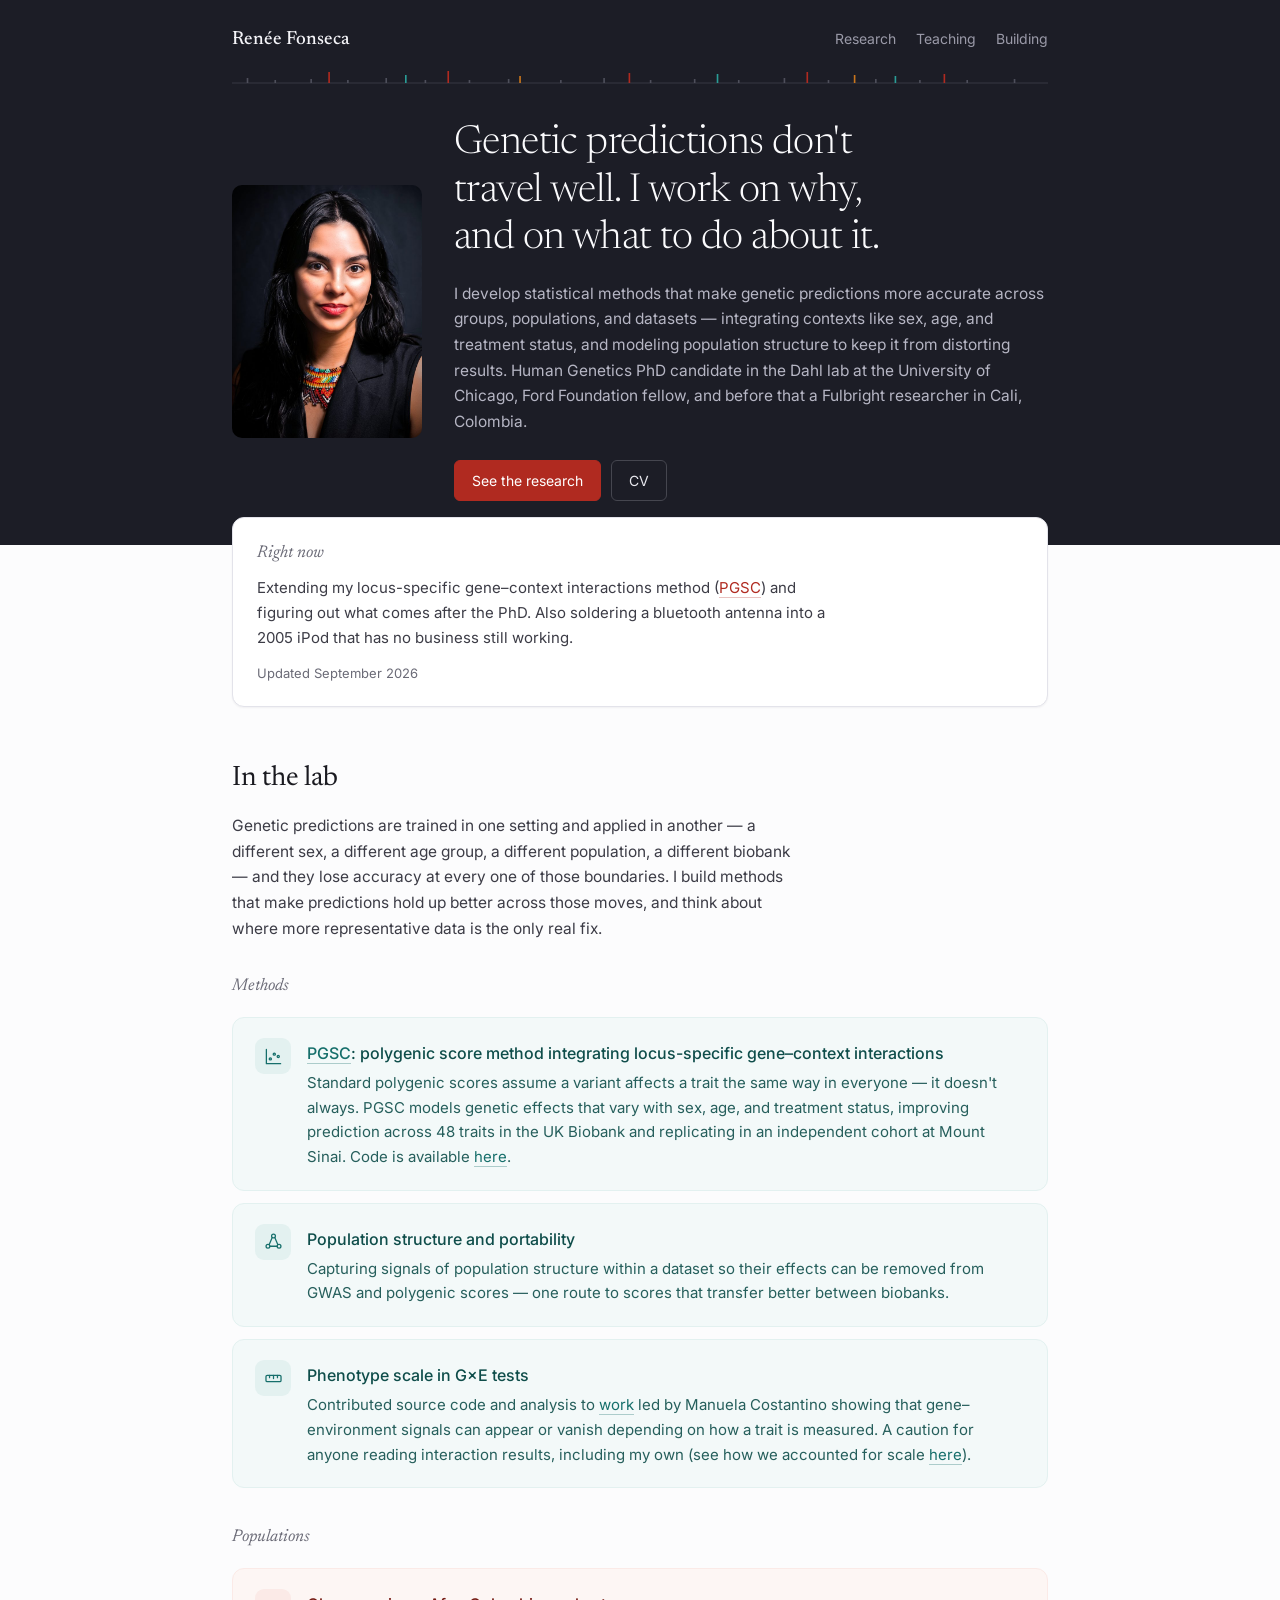
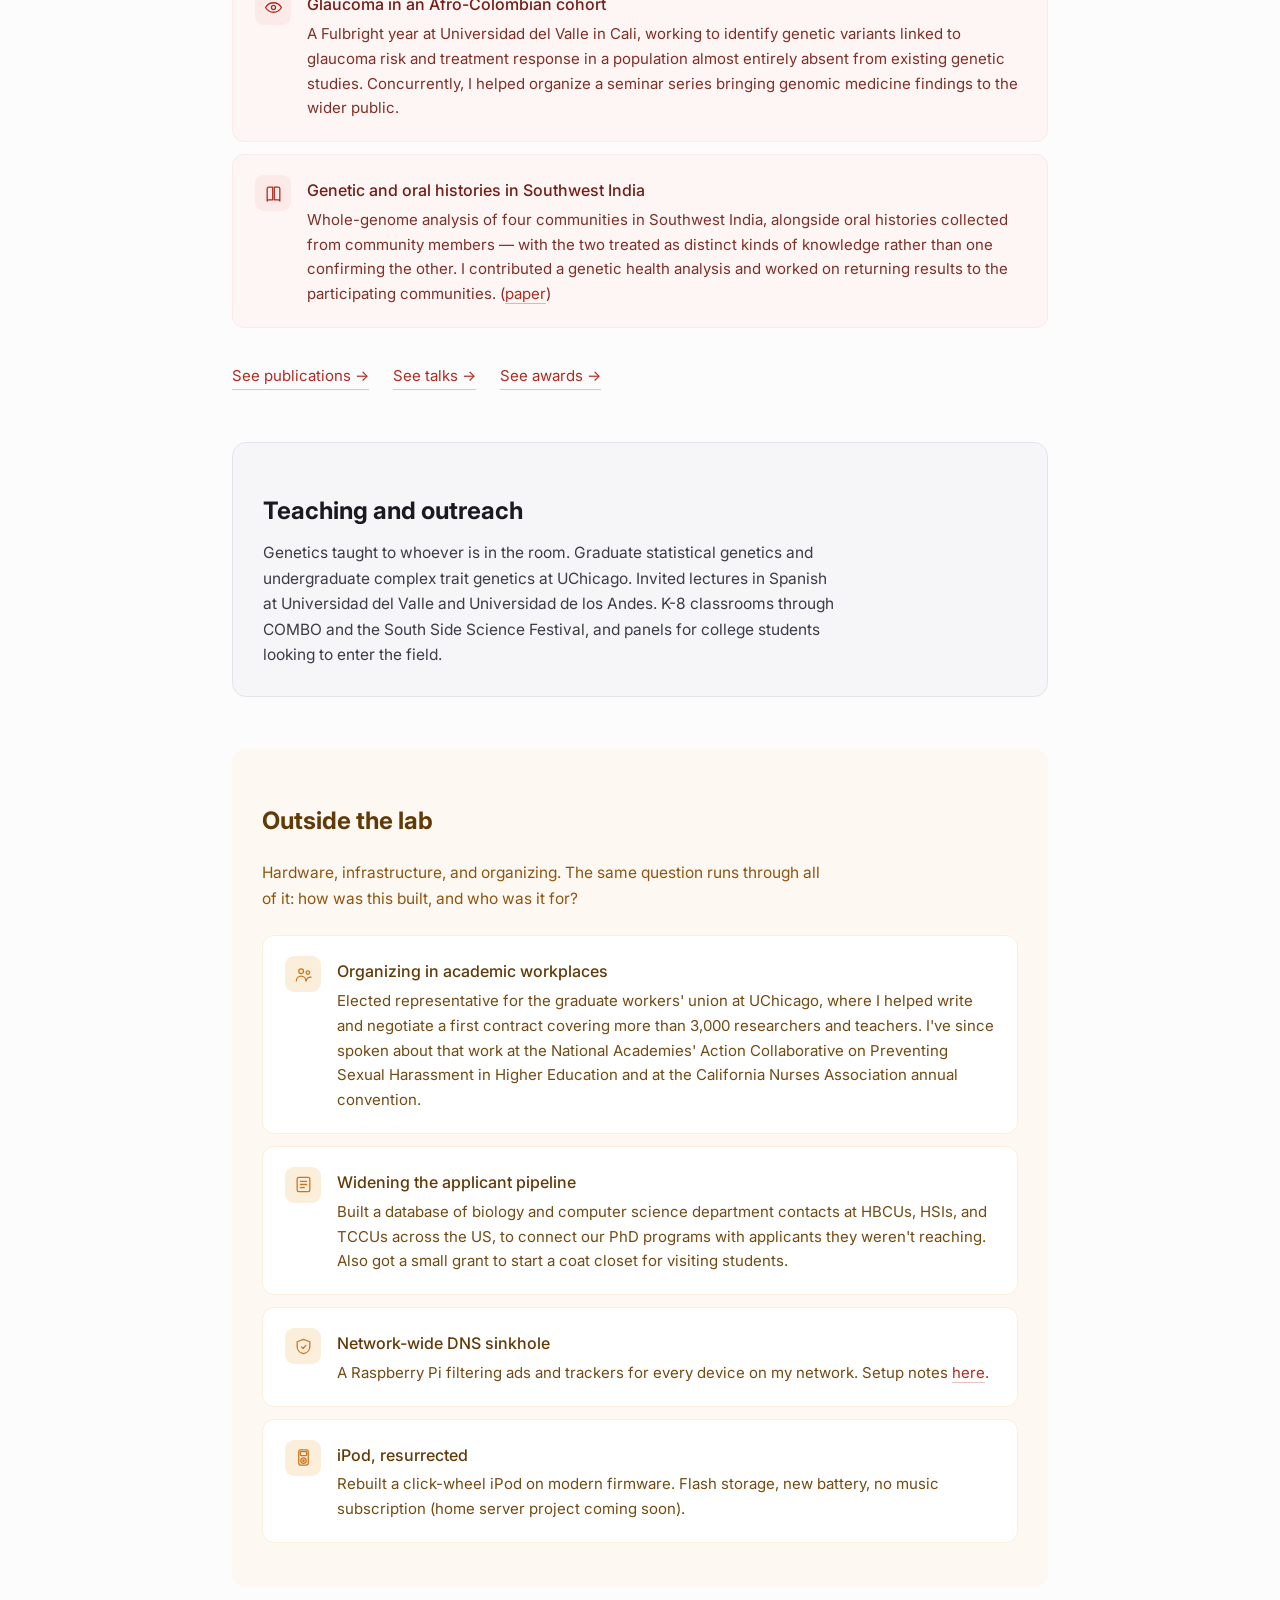
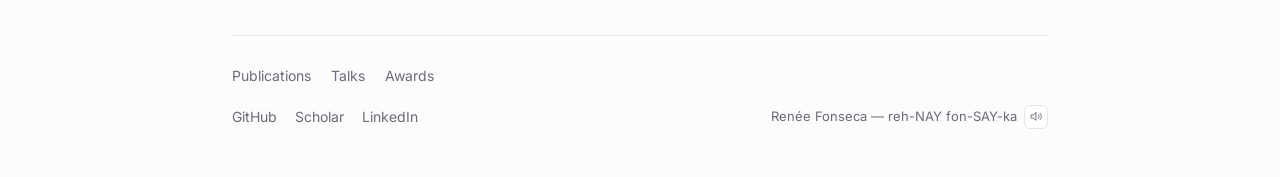
==== site/index.html @ bb2e0594 "Rebuild reneefonseca.com as a static site Replace the Hugo/Apero homepage with a hand-built static s" ====
<!DOCTYPE html>
<html lang="en">
<head>
<meta charset="utf-8">
<meta name="viewport" content="width=device-width, initial-scale=1">
<title>Renée Fonseca</title>
<meta name="description" content="Renée Fonseca develops statistical methods that make genetic predictions more accurate across groups, populations, and datasets. Human Genetics PhD candidate at the University of Chicago.">
<link rel="icon" href="img/favicon.png">
<link rel="preconnect" href="https://fonts.googleapis.com">
<link rel="preconnect" href="https://fonts.gstatic.com" crossorigin>
<link href="https://fonts.googleapis.com/css2?family=Newsreader:ital,opsz,wght@0,6..72,300;0,6..72,400;0,6..72,500;1,6..72,400&family=Inter:wght@400;500&display=swap" rel="stylesheet">
<link rel="stylesheet" href="style.css">
</head>
<body>

<div class="band">
  <div class="wrap">
    <div class="bar">
      <span class="name">Renée Fonseca</span>
      <nav>
        <a href="#lab">Research</a>
        <a href="#teaching">Teaching</a>
        <a href="#outside">Building</a>
      </nav>
    </div>
    <svg class="track" viewBox="0 0 1000 14" preserveAspectRatio="none" role="img" aria-label="Decorative genomic association track">
      <line x1="0" y1="12" x2="1000" y2="12" stroke="#3a3b46" stroke-width="1"/>
      <g fill="#4e4f5b">
        <rect x="18" y="7" width="2" height="5"/><rect x="52" y="9" width="2" height="3"/>
        <rect x="96" y="8" width="2" height="4"/><rect x="141" y="9" width="2" height="3"/>
        <rect x="188" y="7" width="2" height="5"/><rect x="236" y="9" width="2" height="3"/>
        <rect x="290" y="9" width="2" height="3"/><rect x="338" y="8" width="2" height="4"/>
        <rect x="402" y="9" width="2" height="3"/><rect x="455" y="7" width="2" height="5"/>
        <rect x="512" y="9" width="2" height="3"/><rect x="566" y="8" width="2" height="4"/>
        <rect x="620" y="9" width="2" height="3"/><rect x="676" y="7" width="2" height="5"/>
        <rect x="730" y="9" width="2" height="3"/><rect x="788" y="8" width="2" height="4"/>
        <rect x="842" y="9" width="2" height="3"/><rect x="900" y="9" width="2" height="3"/>
        <rect x="958" y="8" width="2" height="4"/>
      </g>
      <g fill="#b02a20">
        <rect x="118" y="1" width="2" height="11"/><rect x="264" y="0" width="2" height="12"/>
        <rect x="486" y="2" width="2" height="10"/><rect x="704" y="1" width="2" height="11"/>
        <rect x="872" y="3" width="2" height="9"/>
      </g>
      <g fill="#2a9c96">
        <rect x="212" y="4" width="2" height="8"/><rect x="594" y="3" width="2" height="9"/>
        <rect x="812" y="5" width="2" height="7"/>
      </g>
      <g fill="#c9761c">
        <rect x="352" y="5" width="2" height="7"/><rect x="762" y="4" width="2" height="8"/>
      </g>
    </svg>

    <div class="hero">
      <div class="portrait"><img src="img/renee.jpg" alt="Renée Fonseca, Human Genetics PhD candidate at the University of Chicago" width="660" height="880"></div>
      <div>
        <h1>Genetic predictions don't travel well. I work on why, and on what to do about it.</h1>
        <p>I develop statistical methods that make genetic predictions more accurate across groups, populations, and datasets — integrating contexts like sex, age, and treatment status, and modeling population structure to keep it from distorting results. Human Genetics PhD candidate in the Dahl lab at the University of Chicago, Ford Foundation fellow, and before that a Fulbright researcher in Cali, Colombia.</p>
        <div class="actions">
          <a class="btn solid" href="#lab">See the research</a>
          <a class="btn" href="cv/FonsecaReneeCV2026.pdf">CV</a>
        </div>
      </div>
    </div>
  </div>
</div>

<div class="wrap">

<div class="now">
  <h2>Right now</h2>
  <p class="measure">Extending my locus-specific gene–context interactions method (<a href="https://doi.org/10.64898/2026.08.26.746823">PGSC</a>) and figuring out what comes after the PhD. Also soldering a bluetooth antenna into a 2005 iPod that has no business still working.</p>
  <span class="stamp">Updated September 2026</span>
</div>

<section id="lab">
  <h2>In the lab</h2>
  <p class="lede measure">Genetic predictions are trained in one setting and applied in another — a different sex, a different age group, a different population, a different biobank — and they lose accuracy at every one of those boundaries. I build methods that make predictions hold up better across those moves, and think about where more representative data is the only real fix.</p>

  <p class="group">Methods</p>
  <div class="cards">
    <div class="card m">
      <div class="dot"><svg viewBox="0 0 24 24"><path d="M3 3v18h18"/><circle cx="8" cy="15" r="1.4"/><circle cx="13" cy="9" r="1.4"/><circle cx="18" cy="12" r="1.4"/></svg></div>
      <div>
        <h3><a href="https://doi.org/10.64898/2026.08.26.746823">PGSC</a>: polygenic score method integrating locus-specific gene–context interactions</h3>
        <p>Standard polygenic scores assume a variant affects a trait the same way in everyone — it doesn't always. PGSC models genetic effects that vary with sex, age, and treatment status, improving prediction across 48 traits in the UK Biobank and replicating in an independent cohort at Mount Sinai. Code is available <a href="https://github.com/reneemf/PGSC">here</a>.</p>
      </div>
    </div>
    <div class="card m">
      <div class="dot"><svg viewBox="0 0 24 24"><circle cx="12" cy="5" r="2.4"/><circle cx="5" cy="18" r="2.4"/><circle cx="19" cy="18" r="2.4"/><path d="M10.4 7 6.6 15.8M13.6 7l3.8 8.8M7.4 18h9.2"/></svg></div>
      <div>
        <h3>Population structure and portability</h3>
        <p>Capturing signals of population structure within a dataset so their effects can be removed from GWAS and polygenic scores — one route to scores that transfer better between biobanks.</p>
      </div>
    </div>
    <div class="card m">
      <div class="dot"><svg viewBox="0 0 24 24"><rect x="2.5" y="8" width="19" height="8" rx="1.6"/><path d="M7 8v3M12 8v4M17 8v3"/></svg></div>
      <div>
        <h3>Phenotype scale in G×E tests</h3>
        <p>Contributed source code and analysis to <a href="https://doi.org/10.64898/2026.01.20.694695">work</a> led by Manuela Costantino showing that gene–environment signals can appear or vanish depending on how a trait is measured. A caution for anyone reading interaction results, including my own (see how we accounted for scale <a href="https://doi.org/10.64898/2026.08.26.746823">here</a>).</p>
      </div>
    </div>
  </div>

  <p class="group">Populations</p>
  <div class="cards">
    <div class="card p">
      <div class="dot"><svg viewBox="0 0 24 24"><path d="M2 12s3.6-6 10-6 10 6 10 6-3.6 6-10 6-10-6-10-6Z"/><circle cx="12" cy="12" r="2.6"/></svg></div>
      <div>
        <h3>Glaucoma in an Afro-Colombian cohort</h3>
        <p>A Fulbright year at Universidad del Valle in Cali, working to identify genetic variants linked to glaucoma risk and treatment response in a population almost entirely absent from existing genetic studies. Concurrently, I helped organize a seminar series bringing genomic medicine findings to the wider public.</p>
      </div>
    </div>
    <div class="card p">
      <div class="dot"><svg viewBox="0 0 24 24"><path d="M4 5.5A2 2 0 0 1 6 4h5v16H6a2 2 0 0 0-2 1.5Z"/><path d="M20 5.5A2 2 0 0 0 18 4h-5v16h5a2 2 0 0 1 2 1.5Z"/></svg></div>
      <div>
        <h3>Genetic and oral histories in Southwest India</h3>
        <p>Whole-genome analysis of four communities in Southwest India, alongside oral histories collected from community members — with the two treated as distinct kinds of knowledge rather than one confirming the other. I contributed a genetic health analysis and worked on returning results to the participating communities. (<a href="https://doi.org/10.1016/j.xhgg.2024.100305">paper</a>)</p>
      </div>
    </div>
  </div>

  <p class="more"><a href="publications.html">See publications →</a> <a href="talks.html">See talks →</a> <a href="awards.html">See awards →</a></p>
</section>

<div class="teaching" id="teaching">
  <h2>Teaching and outreach</h2>
  <p class="measure">Genetics taught to whoever is in the room. Graduate statistical genetics and undergraduate complex trait genetics at UChicago. Invited lectures in Spanish at Universidad del Valle and Universidad de los Andes. K-8 classrooms through COMBO and the South Side Science Festival, and panels for college students looking to enter the field.</p>
</div>

<div class="outside" id="outside">
  <h2>Outside the lab</h2>
  <p class="lede measure">Hardware, infrastructure, and organizing. The same question runs through all of it: how was this built, and who was it for?</p>

  <div class="card o">
    <div class="dot"><svg viewBox="0 0 24 24"><circle cx="9" cy="8" r="3"/><path d="M3 20a6 6 0 0 1 12 0"/><circle cx="17.5" cy="9.5" r="2.2"/><path d="M15.5 20a5 5 0 0 1 6-4.6"/></svg></div>
    <div>
      <h3>Organizing in academic workplaces</h3>
      <p>Elected representative for the graduate workers' union at UChicago, where I helped write and negotiate a first contract covering more than 3,000 researchers and teachers. I've since spoken about that work at the National Academies' Action Collaborative on Preventing Sexual Harassment in Higher Education and at the California Nurses Association annual convention.</p>
    </div>
  </div>
  <div class="card o">
    <div class="dot"><svg viewBox="0 0 24 24"><rect x="4" y="3" width="16" height="18" rx="2"/><path d="M8 8h8M8 12h8M8 16h5"/></svg></div>
    <div>
      <h3>Widening the applicant pipeline</h3>
      <p>Built a database of biology and computer science department contacts at HBCUs, HSIs, and TCCUs across the US, to connect our PhD programs with applicants they weren't reaching. Also got a small grant to start a coat closet for visiting students.</p>
    </div>
  </div>
  <div class="card o">
    <div class="dot"><svg viewBox="0 0 24 24"><path d="M12 3 4 6v6c0 4.4 3.2 8.2 8 9 4.8-.8 8-4.6 8-9V6Z"/><path d="M9.5 12.5 11.5 14.5 15 10.5"/></svg></div>
    <div>
      <h3>Network-wide DNS sinkhole</h3>
      <p>A Raspberry Pi filtering ads and trackers for every device on my network. Setup notes <a href="https://github.com/pi-hole/pi-hole">here</a>.</p>
    </div>
  </div>
  <div class="card o">
    <div class="dot"><svg viewBox="0 0 24 24"><rect x="6" y="2.5" width="12" height="19" rx="2.4"/><rect x="8" y="4.5" width="8" height="5" rx="1"/><circle cx="12" cy="16" r="3.4"/><circle cx="12" cy="16" r=".9"/></svg></div>
    <div>
      <h3>iPod, resurrected</h3>
      <p>Rebuilt a click-wheel iPod on modern firmware. Flash storage, new battery, no music subscription (home server project coming soon).</p>
    </div>
  </div>
</div>

<footer id="about">
  <nav class="foot-nav">
    <a href="publications.html">Publications</a>
    <a href="talks.html">Talks</a>
    <a href="awards.html">Awards</a>
  </nav>
  <div class="foot-row">
    <div class="links">
      <a href="https://github.com/reneemf">GitHub</a>
      <a href="https://scholar.google.com/citations?user=4W6-0qoAAAAJ&hl=en">Scholar</a>
      <a href="https://www.linkedin.com/in/reneefonseca/">LinkedIn</a>
    </div>
    <span class="say">Renée Fonseca — reh-NAY fon-SAY-ka
      <button type="button" class="say-play" aria-label="Play name pronunciation" onclick="document.getElementById('namesay').play()">
        <svg viewBox="0 0 24 24"><path d="M11 5 6 9H2v6h4l5 4V5Z"/><path d="M15.5 8.5a5 5 0 0 1 0 7"/><path d="M18.5 6a9 9 0 0 1 0 12"/></svg>
      </button>
      <audio id="namesay" src="audio/renee-name.m4a" preload="none"></audio>
    </span>
  </div>
</footer>

</div>
</body>
</html>
---- site/style.css ----
:root{
  --night:#1c1d26;
  --night-2:#24252e;
  --ink:#1a1a20;
  --body:#3c3c46;
  --muted:#6b6b77;
  --paper:#fcfcfd;
  --rule:#e3e3ea;

  --red:#b02a20;
  --red-pale:#fbeae7;
  --red-tint:#fdf6f4;

  --teal:#166f6b;
  --teal-pale:#e3f1f0;
  --teal-tint:#f3f9f9;

  --amber:#8f5510;
  --amber-mid:#c9761c;
  --amber-pale:#fbeedb;
  --amber-tint:#fdf9f2;
}
*{box-sizing:border-box}
html{-webkit-text-size-adjust:100%;scroll-behavior:smooth}
body{margin:0;background:var(--paper);color:var(--body);font-family:Inter,system-ui,sans-serif;font-size:16px;line-height:1.65}
a{color:var(--red);text-decoration:none;border-bottom:1px solid rgba(176,42,32,.28)}
a:hover{border-bottom-color:var(--red)}
a:focus-visible{outline:2px solid var(--red);outline-offset:3px;border-radius:2px}
h1,h2,h3{color:var(--ink)}
.wrap{max-width:54rem;margin:0 auto;padding:0 1.5rem}
.measure{max-width:36rem}

/* dark hero band, pulled from the portrait's own studio background */
.band{background:var(--night);color:#e9e9ef}
.band .wrap{padding-top:1.5rem;padding-bottom:2.75rem}
.band.slim .wrap{padding-bottom:1.5rem}
.bar{display:flex;justify-content:space-between;align-items:baseline;gap:1rem 1.5rem;flex-wrap:wrap;padding-bottom:1rem}
.band.slim .bar{padding-bottom:0}
.name{font-family:Newsreader,serif;font-size:1.1875rem;font-weight:500;color:#f4f4f8}
a.name{border-bottom:none}
a.name:hover{color:#fff}
nav{display:flex;gap:1.25rem;font-size:.875rem;flex-wrap:wrap}
nav a{color:#9a9aa8;border-bottom:none}
nav a:hover{color:#fff}
nav a[aria-current="page"]{color:#f4f4f8}
.track{display:block;width:100%;height:14px;margin-bottom:2.25rem}

.hero{display:flex;gap:2rem;align-items:center}
.portrait{width:190px;flex-shrink:0;border-radius:10px;overflow:hidden;line-height:0}
.portrait img{width:100%;height:auto;display:block}
.hero h1{font-family:Newsreader,serif;font-weight:300;font-size:clamp(1.8rem,4.4vw,2.5rem);line-height:1.18;letter-spacing:-.015em;margin:0 0 1.125rem;color:#fbfbfd;max-width:20ch}
.hero p{margin:0;color:#b6b6c4;font-size:.9688rem}
.actions{display:flex;gap:.625rem;flex-wrap:wrap;margin-top:1.625rem}
.btn{font-size:.875rem;padding:.5rem 1.0625rem;border-radius:6px;border:1px solid #45464f;color:#e9e9ef;background:transparent}
.btn:hover{background:#2c2d37;border-color:#5c5d68}
.btn.solid{background:var(--red);color:#fff;border-color:var(--red)}
.btn.solid:hover{background:#96231a}

/* now */
.now{background:#fff;border:1px solid var(--rule);border-radius:12px;padding:1.375rem 1.5rem;margin:-1.75rem 0 3rem;box-shadow:0 1px 2px rgba(28,29,38,.05)}
.now h2{font-family:Newsreader,serif;font-style:italic;font-weight:400;font-size:1.0625rem;color:var(--muted);margin:0 0 .5rem}
.now p{margin:0;font-size:.9375rem}
.stamp{display:block;margin-top:.75rem;font-size:.8125rem;color:var(--muted)}

section{padding:0 0 3.25rem}
section > h2{font-family:Newsreader,serif;font-weight:400;font-size:1.75rem;letter-spacing:-.01em;margin:0 0 .75rem}
.lede{margin:0 0 2rem;font-size:.9688rem}
.group{font-family:Newsreader,serif;font-style:italic;font-weight:400;font-size:1.0625rem;color:var(--muted);margin:0 0 1rem}
.cards{margin-bottom:2.25rem}

.card{border-radius:12px;padding:1.25rem 1.375rem;margin-bottom:.75rem;display:flex;gap:1rem;align-items:flex-start}
.dot{width:36px;height:36px;border-radius:9px;flex-shrink:0;display:flex;align-items:center;justify-content:center}
.dot svg{width:19px;height:19px;stroke-width:1.6;fill:none;stroke-linecap:round;stroke-linejoin:round}
.card h3{font-size:1rem;font-weight:500;margin:.25rem 0 .4rem;line-height:1.4}
.card p{margin:0;font-size:.9375rem}

.m{background:var(--teal-tint);border:1px solid var(--teal-pale)}
.m .dot{background:var(--teal-pale)} .m .dot svg{stroke:var(--teal)}
.m h3{color:#0e4d4a} .m p{color:#265f5c}
.m a{color:var(--teal);border-bottom-color:rgba(22,111,107,.32)}

.p{background:var(--red-tint);border:1px solid var(--red-pale)}
.p .dot{background:var(--red-pale)} .p .dot svg{stroke:var(--red)}
.p h3{color:#761d16} .p p{color:#7f2f26}
.p a{color:var(--red);border-bottom-color:rgba(176,42,32,.32)}

.o{background:#fff;border:1px solid var(--amber-pale)}
.o .dot{background:var(--amber-pale)} .o .dot svg{stroke:var(--amber-mid)}
.o h3{color:#623a08} .o p{color:#734a13}

.teaching{background:#f6f5f8;border:1px solid var(--rule);border-radius:14px;padding:1.75rem 1.875rem;margin-bottom:3.25rem}
.teaching h2{margin-bottom:.625rem}
.teaching p{margin:0;font-size:.9688rem}

.outside{background:var(--amber-tint);border-radius:14px;padding:2rem 1.875rem;margin-bottom:3rem}
.outside h2{color:#623a08}
.outside .lede{color:var(--amber);margin-bottom:1.5rem}

/* sub-page header (below the slim dark band) */
.page-head{padding:2.75rem 0 1.75rem;border-bottom:1px solid var(--rule);margin-bottom:2rem}
.page-head h1{font-family:Newsreader,serif;font-weight:300;font-size:clamp(1.9rem,4vw,2.6rem);line-height:1.12;letter-spacing:-.015em;margin:0 0 .625rem;color:var(--ink)}
.page-head p{margin:0;font-size:.9688rem;color:var(--body)}
.page-body{padding-bottom:1.5rem}
h2.section-label{font-family:Newsreader,serif;font-style:italic;font-weight:400;font-size:1.0625rem;color:var(--muted);margin:2.5rem 0 1rem}

/* record list (publications / talks / awards) */
.reclist{margin:0;padding:0;list-style:none}
.rec{display:grid;grid-template-columns:5rem 1fr;gap:1rem;padding:1.15rem 0;border-bottom:1px solid var(--rule)}
.rec:last-child{border-bottom:0}
.rec-year{font-size:.8125rem;color:var(--muted);padding-top:.2rem;white-space:nowrap}
.rec-title{margin:0 0 .3rem;font-size:1rem;font-weight:400;line-height:1.4;color:var(--ink)}
.rec-title a{color:var(--ink);border-bottom:1px solid var(--rule)}
.rec-title a:hover{border-bottom-color:var(--red)}
.rec-authors{margin:0 0 .2rem;font-size:.9063rem;color:var(--muted);line-height:1.5}
.rec-authors .me{color:var(--ink)}
.rec-meta{margin:0;font-size:.875rem;color:var(--muted)}
.rec-meta em{font-style:italic}
.tag{display:inline-block;font-size:.75rem;color:var(--muted);border:1px solid var(--rule);border-radius:20px;padding:.02rem .5rem;margin-left:.35rem;white-space:nowrap;vertical-align:baseline}

footer{border-top:1px solid var(--rule);padding:1.75rem 0 3rem}
.foot-row{display:flex;justify-content:space-between;align-items:center;gap:1rem;flex-wrap:wrap}
.links{display:flex;gap:1.125rem;font-size:.875rem}
.links a{color:var(--muted);border-bottom:none}
.links a:hover{color:var(--ink)}
.foot-nav{display:flex;gap:1.25rem;flex-wrap:wrap;font-size:.875rem;margin-bottom:1.1rem}
.foot-nav a{color:var(--muted);border-bottom:none}
.foot-nav a:hover{color:var(--ink)}
.foot-nav a[aria-current="page"]{color:var(--ink)}
/* contextual "see all" links at the end of a homepage section */
.more{margin:.75rem 0 0;font-size:.9375rem;display:flex;gap:1.5rem;flex-wrap:wrap}
.say{font-size:.8125rem;color:var(--muted);display:inline-flex;align-items:center}
.say-play{display:inline-flex;align-items:center;justify-content:center;width:24px;height:24px;margin-left:.45rem;padding:0;border:1px solid var(--rule);border-radius:6px;background:#fff;color:var(--muted);cursor:pointer}
.say-play:hover{color:var(--ink);border-color:var(--muted)}
.say-play:focus-visible{outline:2px solid var(--red);outline-offset:3px}
.say-play svg{width:13px;height:13px;fill:none;stroke:currentColor;stroke-width:1.7;stroke-linecap:round;stroke-linejoin:round}

@media (max-width:680px){
  .hero{flex-direction:column;align-items:flex-start;gap:1.5rem}
  .portrait{width:150px}
  .band .wrap{padding-bottom:2.25rem}
  .band.slim .wrap{padding-bottom:1.5rem}
  .outside,.teaching{padding:1.5rem 1.25rem}
  .card{padding:1.125rem}
  .rec{grid-template-columns:1fr;gap:.2rem}
  .rec-year{padding-top:0}
}
@media (prefers-reduced-motion:reduce){*{animation:none!important;transition:none!important}}
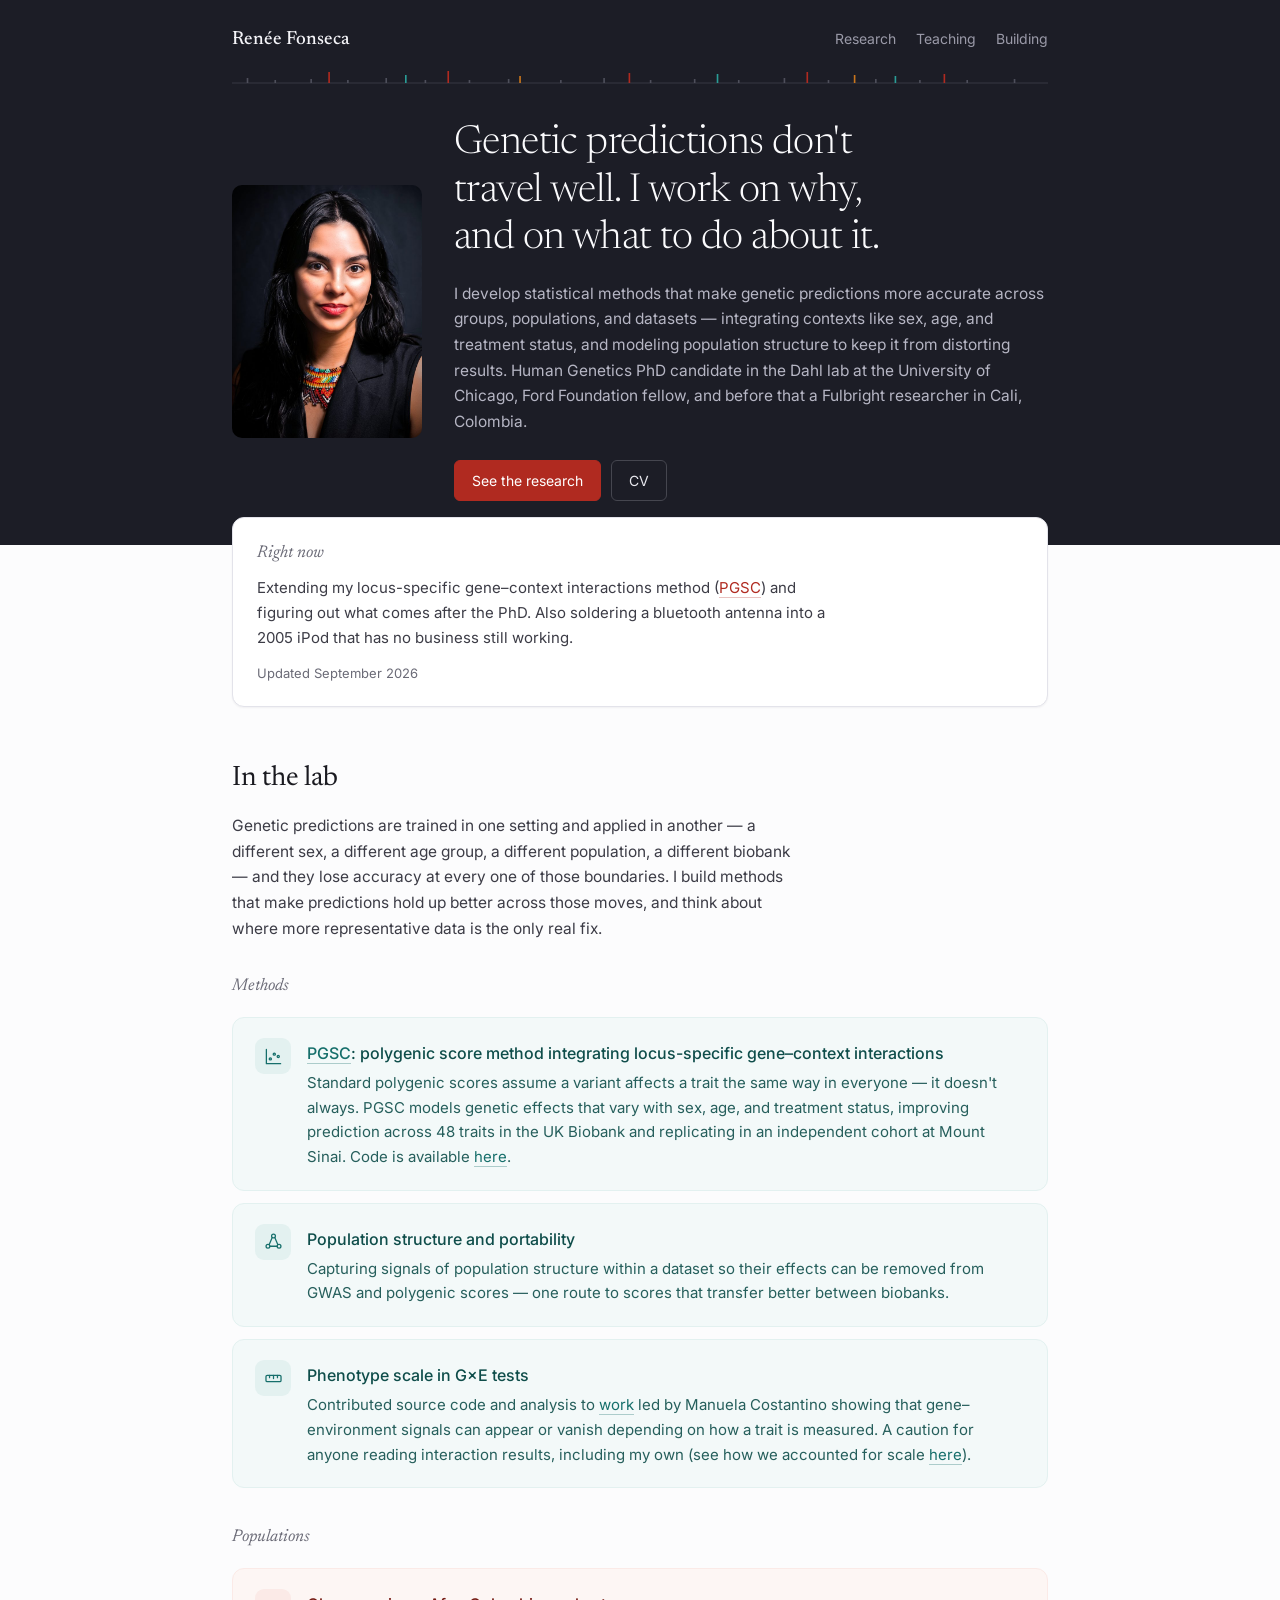
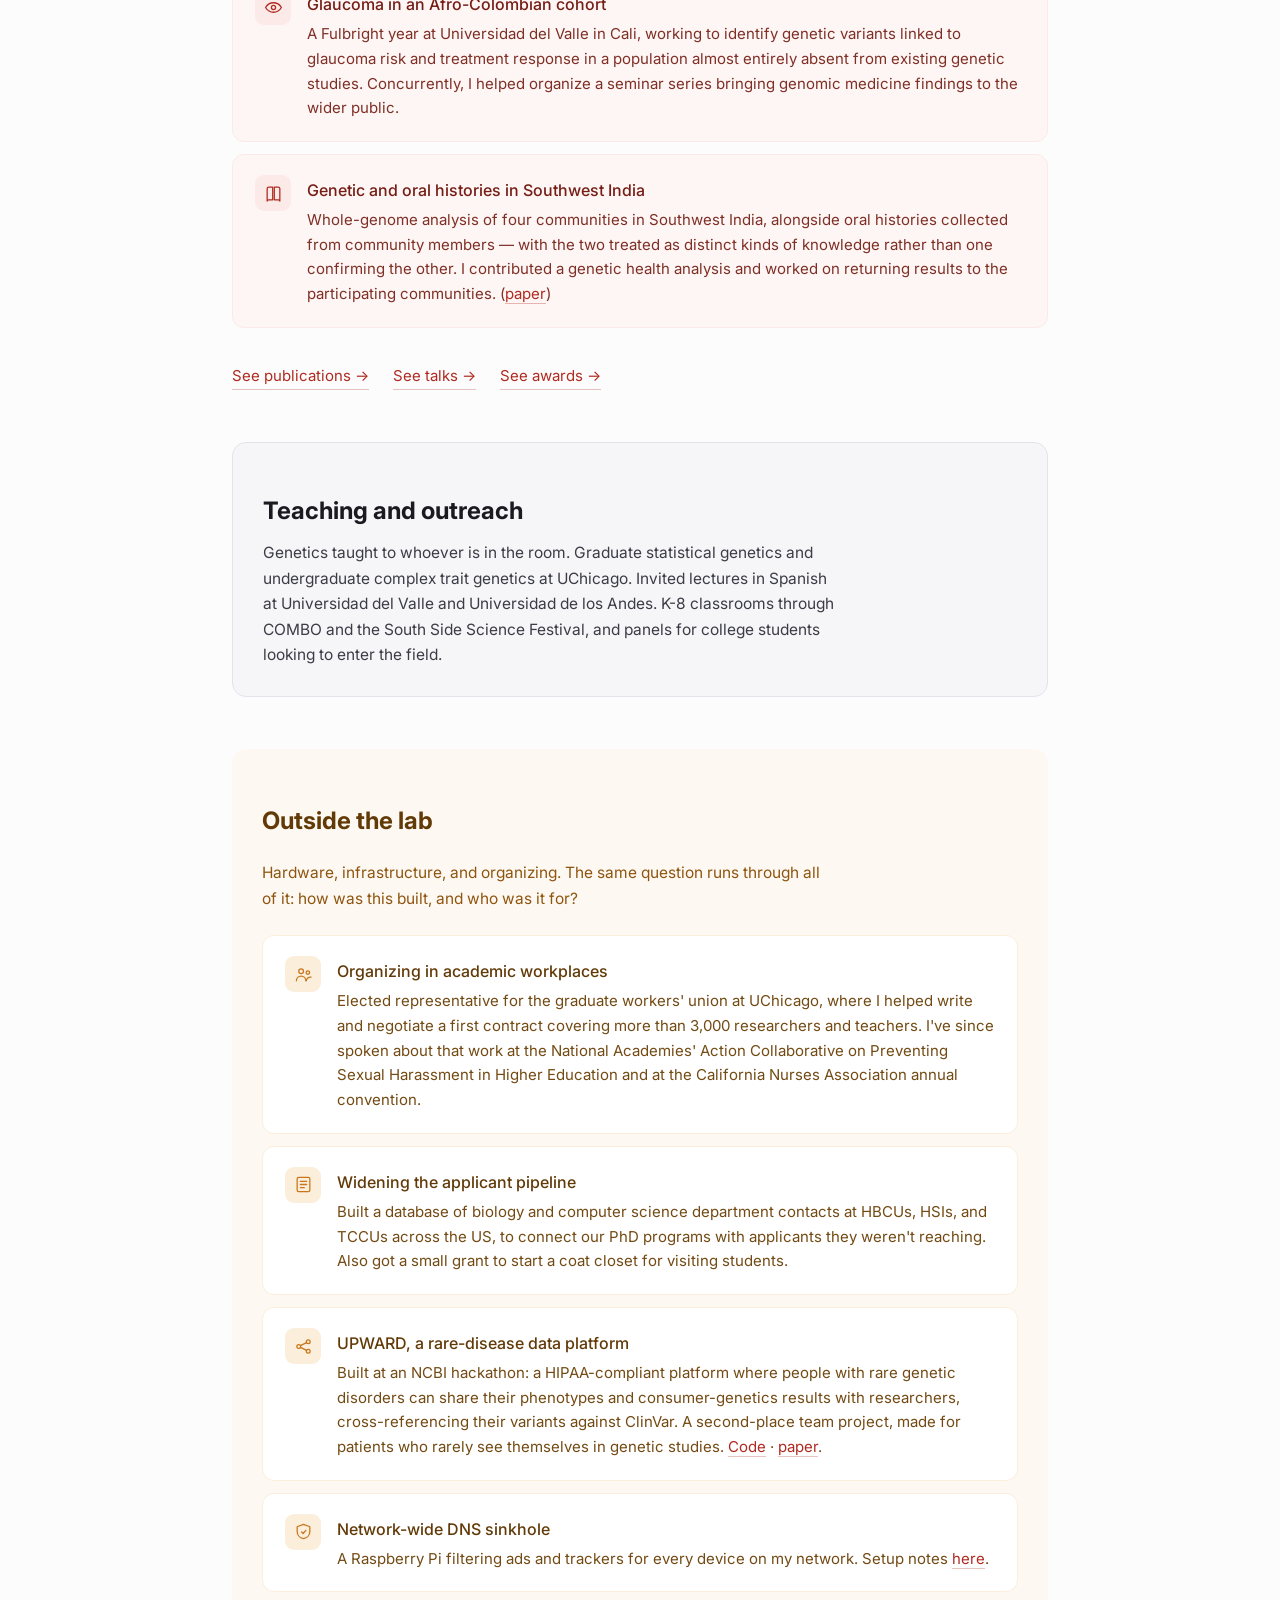
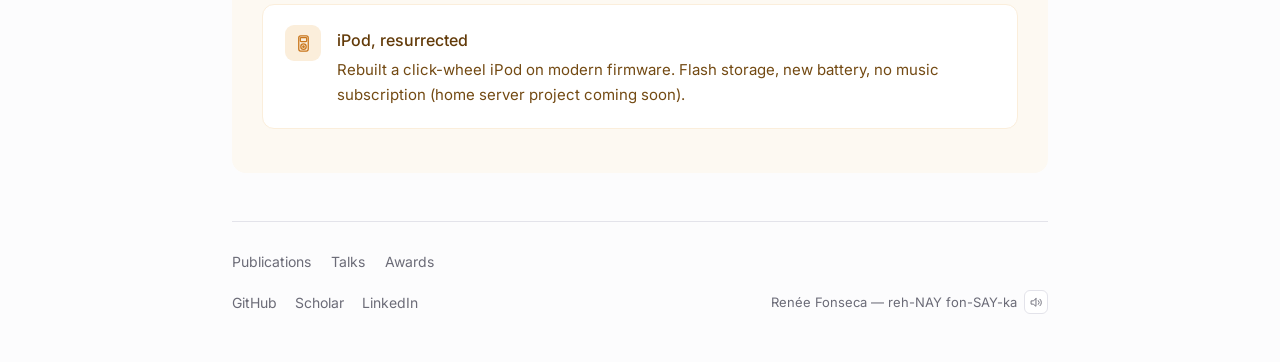
==== commit 74e71ee1: "Add social share card, favicon, 404 page, and UPWARD card - 1200x630 Open Graph share image (site/im" ====
--- a/site/index.html
+++ b/site/index.html
@@ -5,7 +5,15 @@
 <meta name="viewport" content="width=device-width, initial-scale=1">
 <title>Renée Fonseca</title>
 <meta name="description" content="Renée Fonseca develops statistical methods that make genetic predictions more accurate across groups, populations, and datasets. Human Genetics PhD candidate at the University of Chicago.">
-<link rel="icon" href="img/favicon.png">
+<meta property="og:type" content="website">
+<meta property="og:url" content="https://reneefonseca.com/">
+<meta property="og:title" content="Renée Fonseca">
+<meta property="og:description" content="Statistical methods that make genetic predictions more accurate across groups, populations, and datasets. Human Genetics PhD candidate at the University of Chicago.">
+<meta property="og:image" content="https://reneefonseca.com/img/share.png">
+<meta property="og:image:width" content="1200">
+<meta property="og:image:height" content="630">
+<link rel="icon" href="img/favicon.svg" type="image/svg+xml">
+<link rel="icon" href="img/favicon.png" sizes="any">
 <link rel="preconnect" href="https://fonts.googleapis.com">
 <link rel="preconnect" href="https://fonts.gstatic.com" crossorigin>
 <link href="https://fonts.googleapis.com/css2?family=Newsreader:ital,opsz,wght@0,6..72,300;0,6..72,400;0,6..72,500;1,6..72,400&family=Inter:wght@400;500&display=swap" rel="stylesheet">
@@ -147,6 +155,13 @@
     </div>
   </div>
   <div class="card o">
+    <div class="dot"><svg viewBox="0 0 24 24"><circle cx="6" cy="12" r="2.4"/><circle cx="18" cy="6" r="2.4"/><circle cx="18" cy="18" r="2.4"/><path d="M8.1 10.9 15.9 7.1M8.1 13.1l7.8 3.8"/></svg></div>
+    <div>
+      <h3>UPWARD, a rare-disease data platform</h3>
+      <p>Built at an NCBI hackathon: a HIPAA-compliant platform where people with rare genetic disorders can share their phenotypes and consumer-genetics results with researchers, cross-referencing their variants against ClinVar. A second-place team project, made for patients who rarely see themselves in genetic studies. <a href="https://github.com/NCBI-Hackathons/UPWARD">Code</a> · <a href="https://doi.org/10.12688/f1000research.19140.1">paper</a>.</p>
+    </div>
+  </div>
+  <div class="card o">
     <div class="dot"><svg viewBox="0 0 24 24"><path d="M12 3 4 6v6c0 4.4 3.2 8.2 8 9 4.8-.8 8-4.6 8-9V6Z"/><path d="M9.5 12.5 11.5 14.5 15 10.5"/></svg></div>
     <div>
       <h3>Network-wide DNS sinkhole</h3>
--- a/site/style.css
+++ b/site/style.css
@@ -101,6 +101,8 @@
 .page-head h1{font-family:Newsreader,serif;font-weight:300;font-size:clamp(1.9rem,4vw,2.6rem);line-height:1.12;letter-spacing:-.015em;margin:0 0 .625rem;color:var(--ink)}
 .page-head p{margin:0;font-size:.9688rem;color:var(--body)}
 .page-body{padding-bottom:1.5rem}
+.page-head.plain{border-bottom:none;margin-bottom:1rem}
+.manhplot{display:block;width:100%;max-width:560px;height:auto;margin:.25rem 0 1.9rem}
 h2.section-label{font-family:Newsreader,serif;font-style:italic;font-weight:400;font-size:1.0625rem;color:var(--muted);margin:2.5rem 0 1rem}
 
 /* record list (publications / talks / awards) */
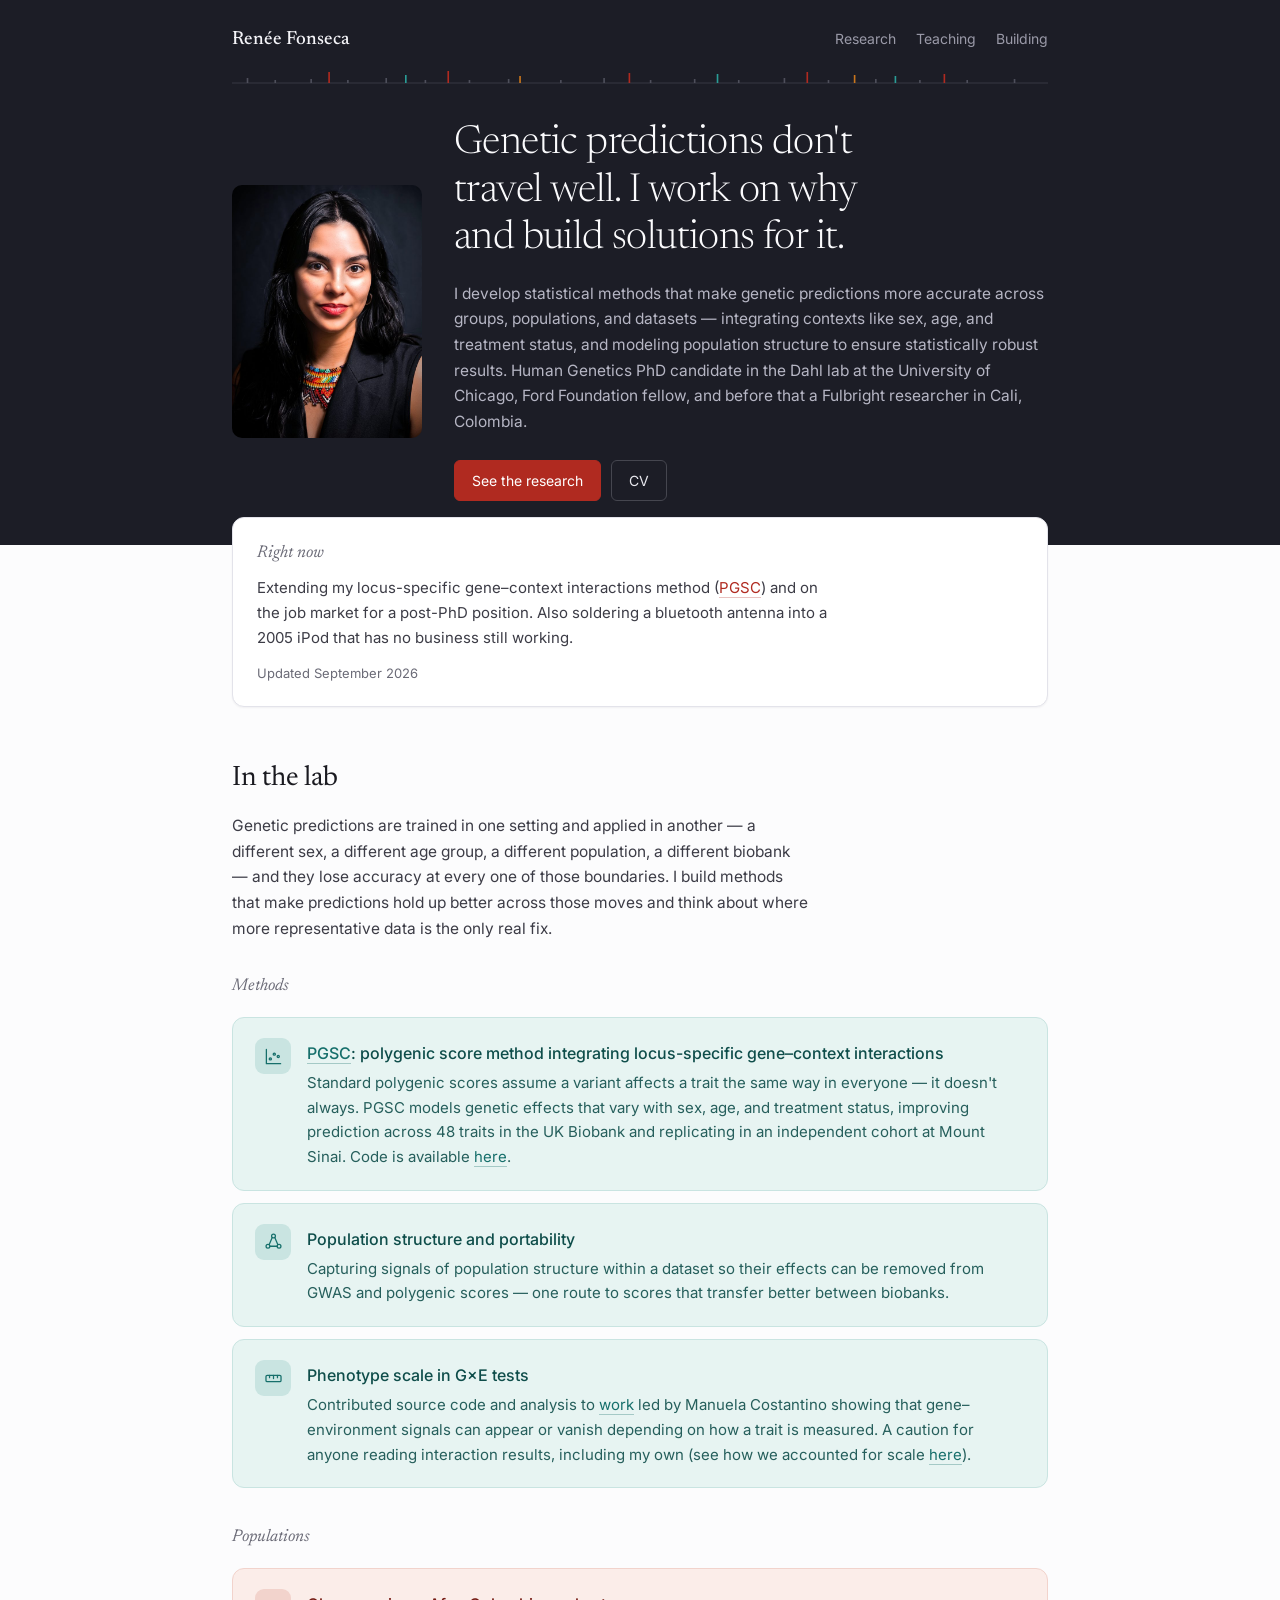
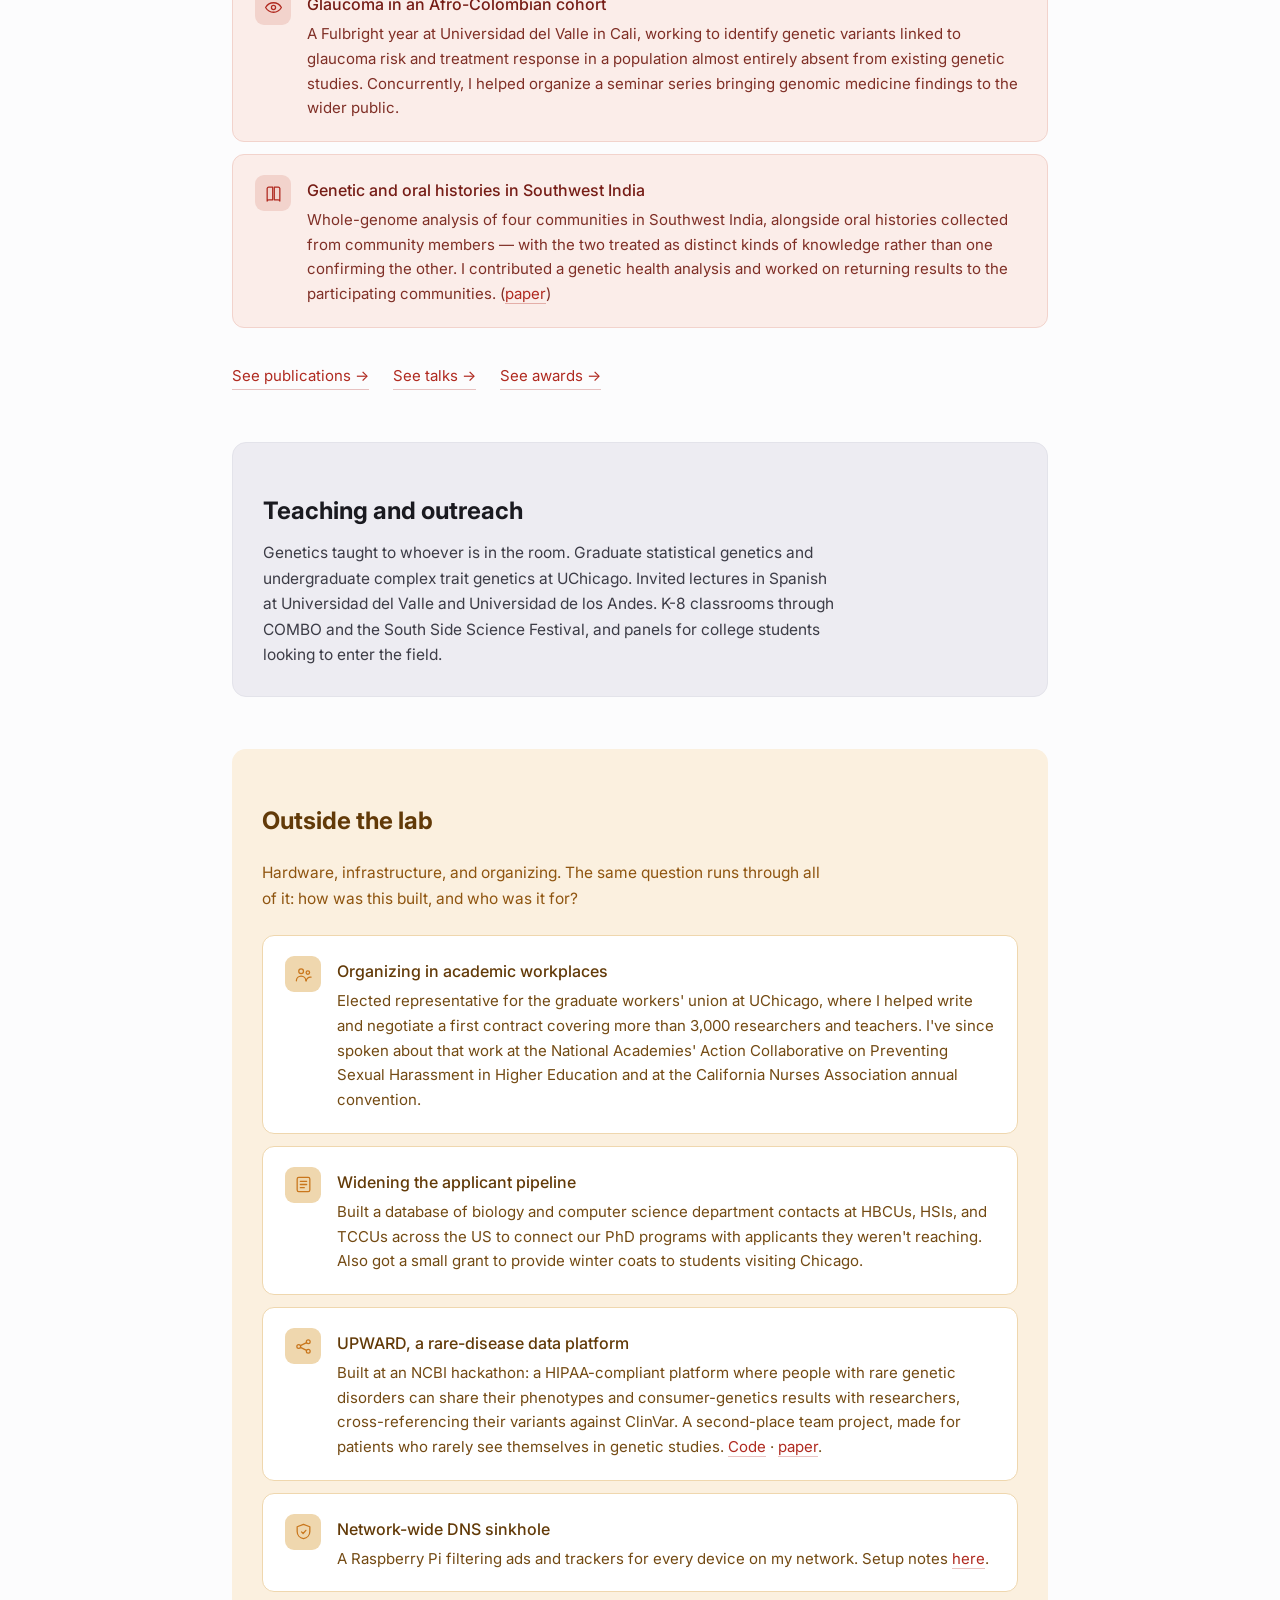
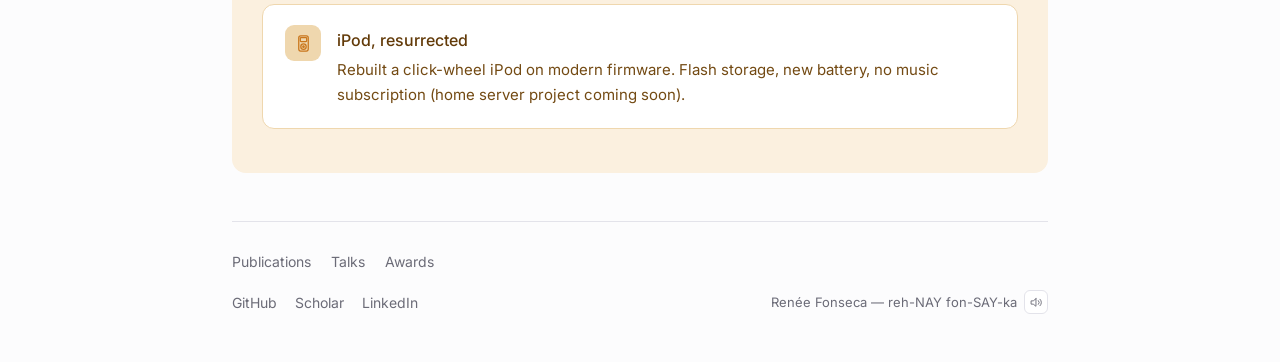
==== commit 2468ec0a: "update language" ====
--- a/site/index.html
+++ b/site/index.html
@@ -62,8 +62,8 @@
     <div class="hero">
       <div class="portrait"><img src="img/renee.jpg" alt="Renée Fonseca, Human Genetics PhD candidate at the University of Chicago" width="660" height="880"></div>
       <div>
-        <h1>Genetic predictions don't travel well. I work on why, and on what to do about it.</h1>
-        <p>I develop statistical methods that make genetic predictions more accurate across groups, populations, and datasets — integrating contexts like sex, age, and treatment status, and modeling population structure to keep it from distorting results. Human Genetics PhD candidate in the Dahl lab at the University of Chicago, Ford Foundation fellow, and before that a Fulbright researcher in Cali, Colombia.</p>
+        <h1>Genetic predictions don't travel well. I work on why and build solutions for it.</h1>
+        <p>I develop statistical methods that make genetic predictions more accurate across groups, populations, and datasets — integrating contexts like sex, age, and treatment status, and modeling population structure to ensure statistically robust results. Human Genetics PhD candidate in the Dahl lab at the University of Chicago, Ford Foundation fellow, and before that a Fulbright researcher in Cali, Colombia.</p>
         <div class="actions">
           <a class="btn solid" href="#lab">See the research</a>
           <a class="btn" href="cv/FonsecaReneeCV2026.pdf">CV</a>
@@ -77,13 +77,13 @@
 
 <div class="now">
   <h2>Right now</h2>
-  <p class="measure">Extending my locus-specific gene–context interactions method (<a href="https://doi.org/10.64898/2026.08.26.746823">PGSC</a>) and figuring out what comes after the PhD. Also soldering a bluetooth antenna into a 2005 iPod that has no business still working.</p>
+  <p class="measure">Extending my locus-specific gene–context interactions method (<a href="https://doi.org/10.64898/2026.08.26.746823">PGSC</a>) and on the job market for a post-PhD position. Also soldering a bluetooth antenna into a 2005 iPod that has no business still working.</p>
   <span class="stamp">Updated September 2026</span>
 </div>
 
 <section id="lab">
   <h2>In the lab</h2>
-  <p class="lede measure">Genetic predictions are trained in one setting and applied in another — a different sex, a different age group, a different population, a different biobank — and they lose accuracy at every one of those boundaries. I build methods that make predictions hold up better across those moves, and think about where more representative data is the only real fix.</p>
+  <p class="lede measure">Genetic predictions are trained in one setting and applied in another — a different sex, a different age group, a different population, a different biobank — and they lose accuracy at every one of those boundaries. I build methods that make predictions hold up better across those moves and think about where more representative data is the only real fix.</p>
 
   <p class="group">Methods</p>
   <div class="cards">
@@ -151,7 +151,7 @@
     <div class="dot"><svg viewBox="0 0 24 24"><rect x="4" y="3" width="16" height="18" rx="2"/><path d="M8 8h8M8 12h8M8 16h5"/></svg></div>
     <div>
       <h3>Widening the applicant pipeline</h3>
-      <p>Built a database of biology and computer science department contacts at HBCUs, HSIs, and TCCUs across the US, to connect our PhD programs with applicants they weren't reaching. Also got a small grant to start a coat closet for visiting students.</p>
+      <p>Built a database of biology and computer science department contacts at HBCUs, HSIs, and TCCUs across the US to connect our PhD programs with applicants they weren't reaching. Also got a small grant to provide winter coats to students visiting Chicago.</p>
     </div>
   </div>
   <div class="card o">
--- a/site/style.css
+++ b/site/style.css
@@ -8,17 +8,17 @@
   --rule:#e3e3ea;
 
   --red:#b02a20;
-  --red-pale:#fbeae7;
-  --red-tint:#fdf6f4;
+  --red-pale:#f2d3cc;
+  --red-tint:#fbede9;
 
   --teal:#166f6b;
-  --teal-pale:#e3f1f0;
-  --teal-tint:#f3f9f9;
+  --teal-pale:#c9e4e1;
+  --teal-tint:#e7f4f2;
 
   --amber:#8f5510;
   --amber-mid:#c9761c;
-  --amber-pale:#fbeedb;
-  --amber-tint:#fdf9f2;
+  --amber-pale:#efd7ae;
+  --amber-tint:#fbf0df;
 }
 *{box-sizing:border-box}
 html{-webkit-text-size-adjust:100%;scroll-behavior:smooth}
@@ -88,7 +88,7 @@
 .o .dot{background:var(--amber-pale)} .o .dot svg{stroke:var(--amber-mid)}
 .o h3{color:#623a08} .o p{color:#734a13}
 
-.teaching{background:#f6f5f8;border:1px solid var(--rule);border-radius:14px;padding:1.75rem 1.875rem;margin-bottom:3.25rem}
+.teaching{background:#edecf2;border:1px solid var(--rule);border-radius:14px;padding:1.75rem 1.875rem;margin-bottom:3.25rem}
 .teaching h2{margin-bottom:.625rem}
 .teaching p{margin:0;font-size:.9688rem}
 
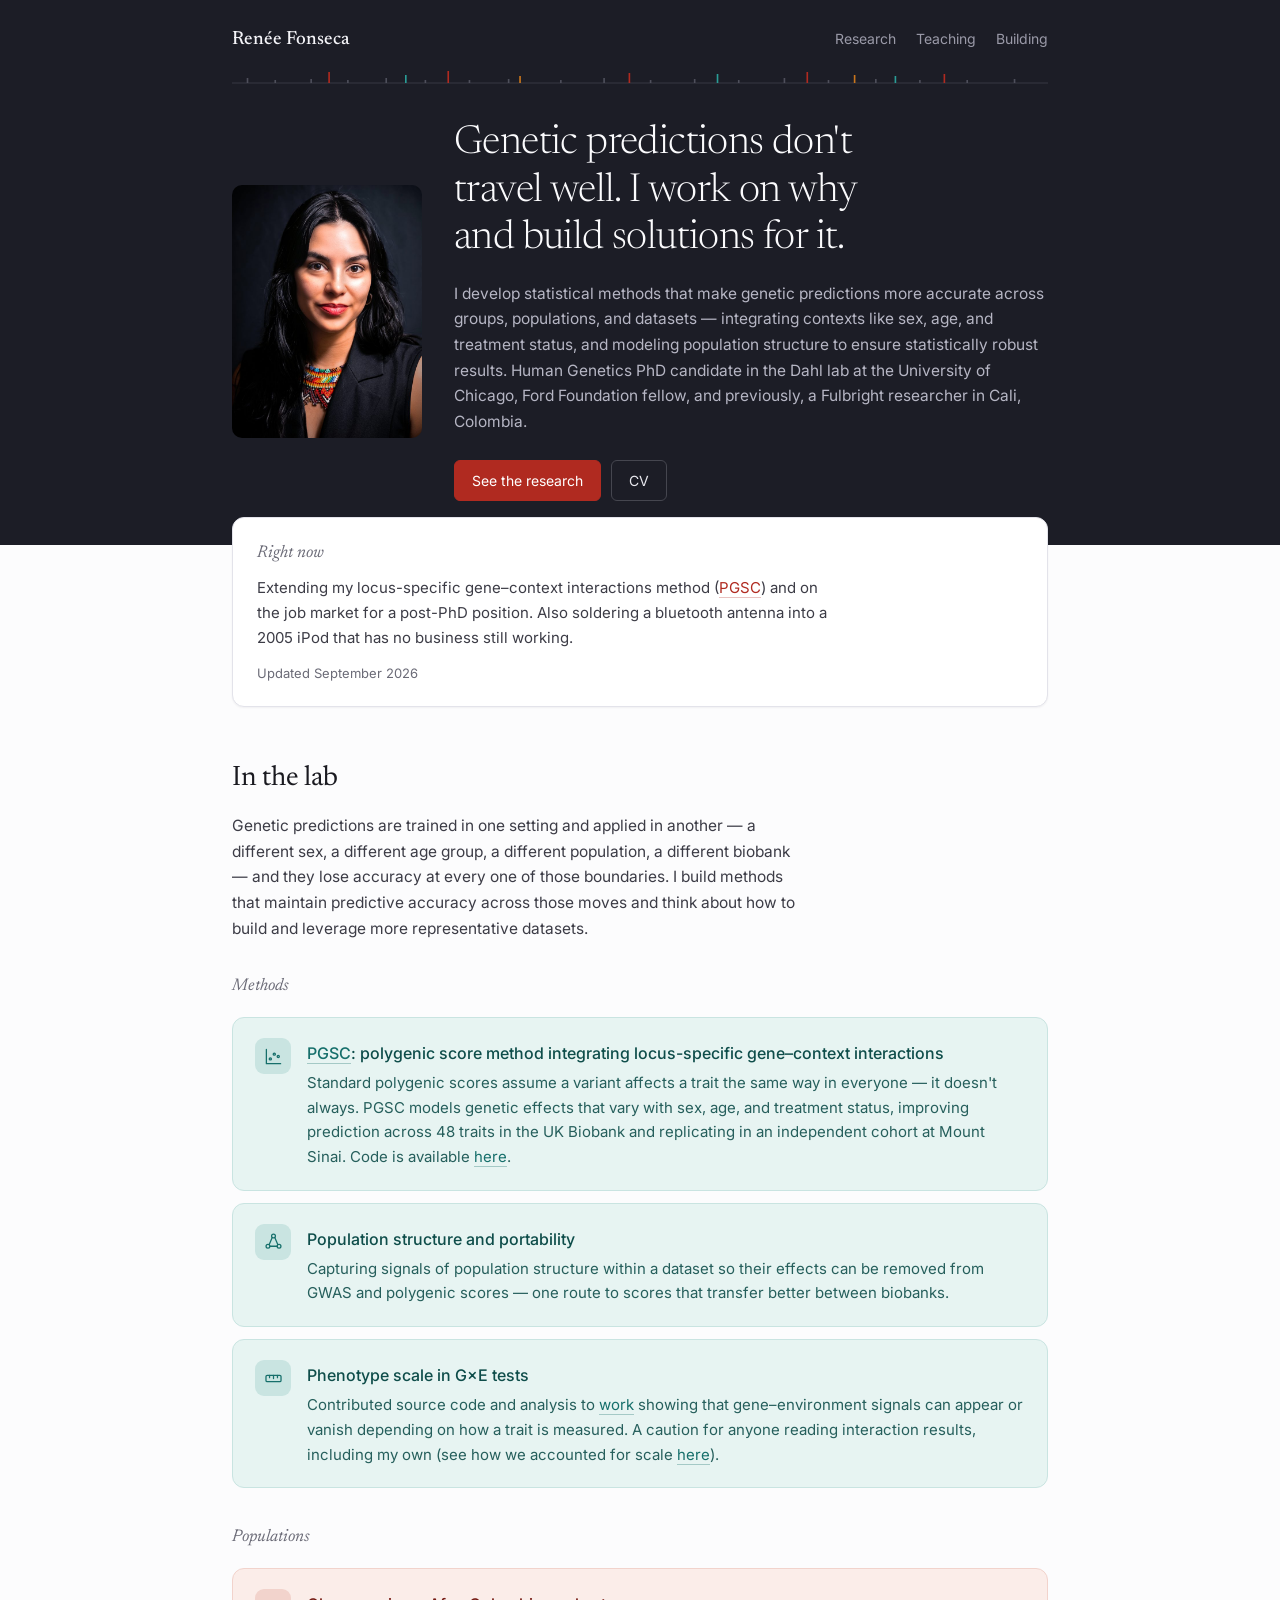
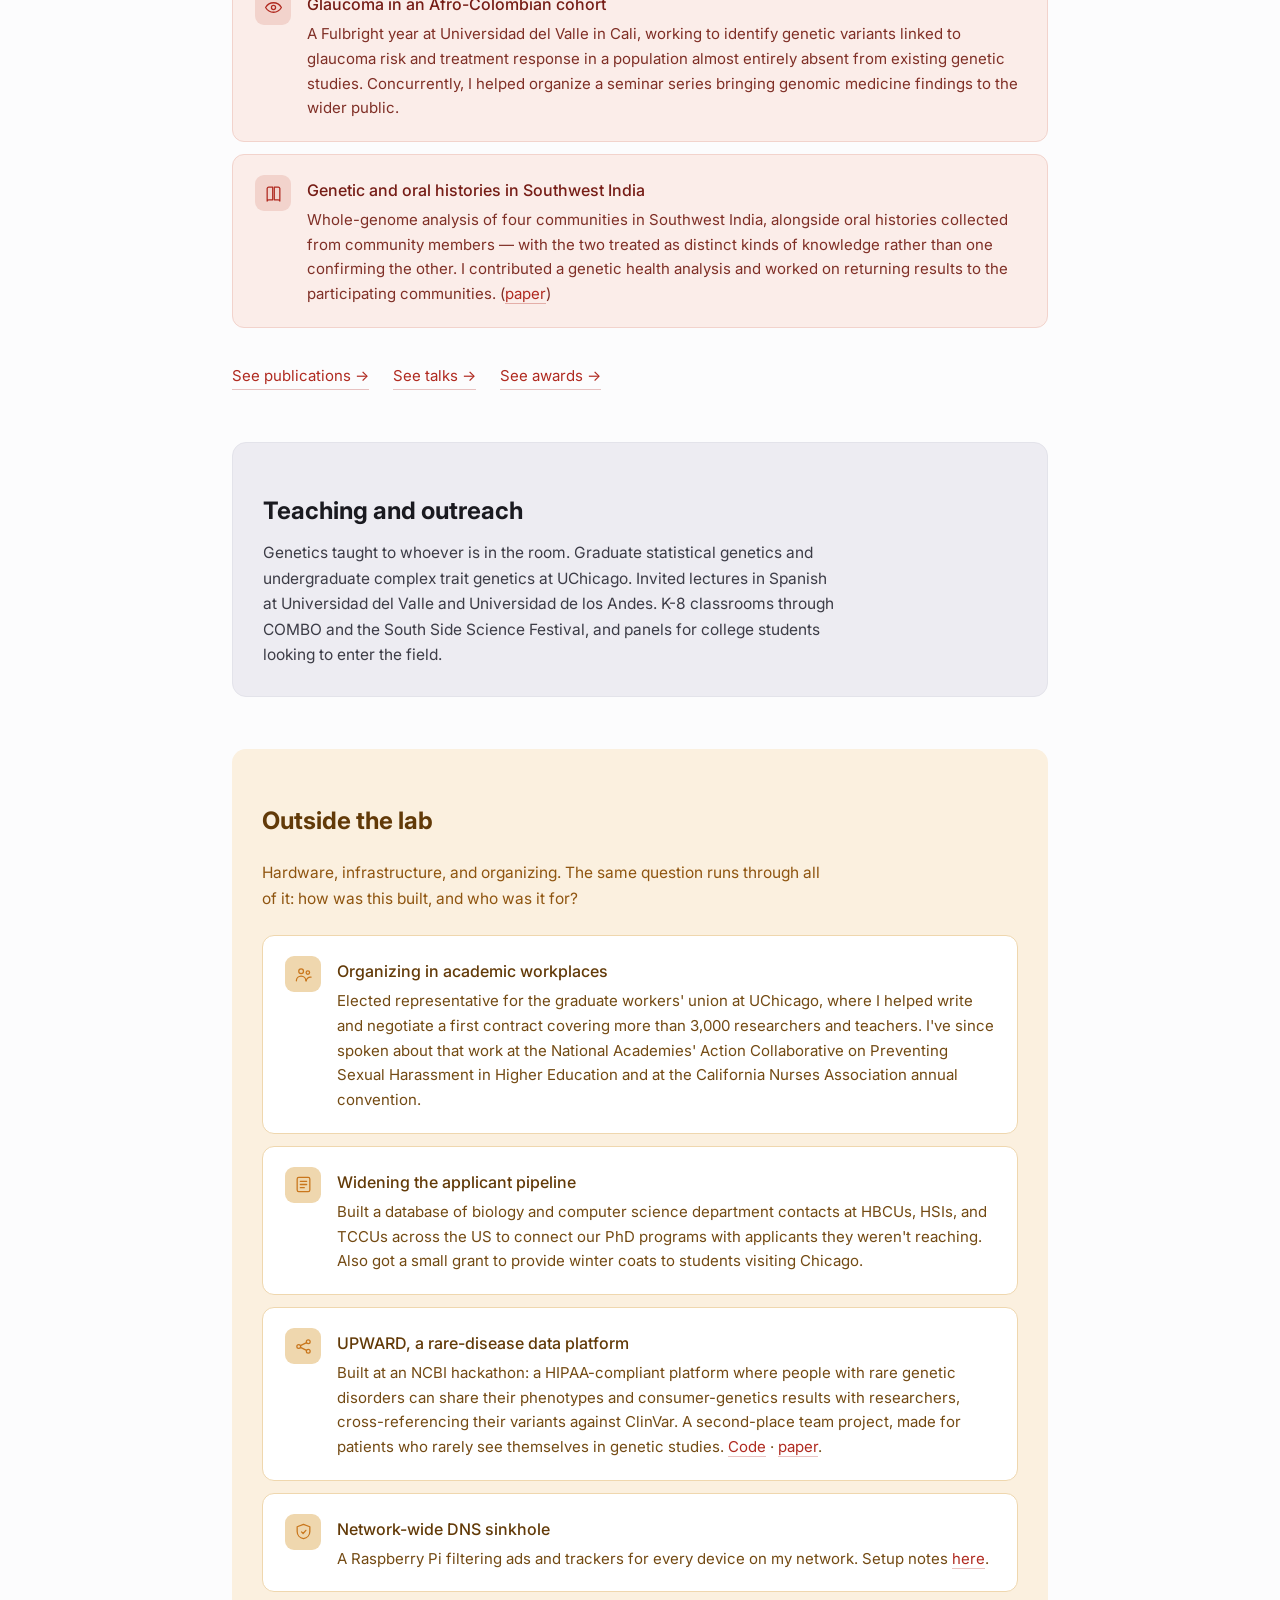
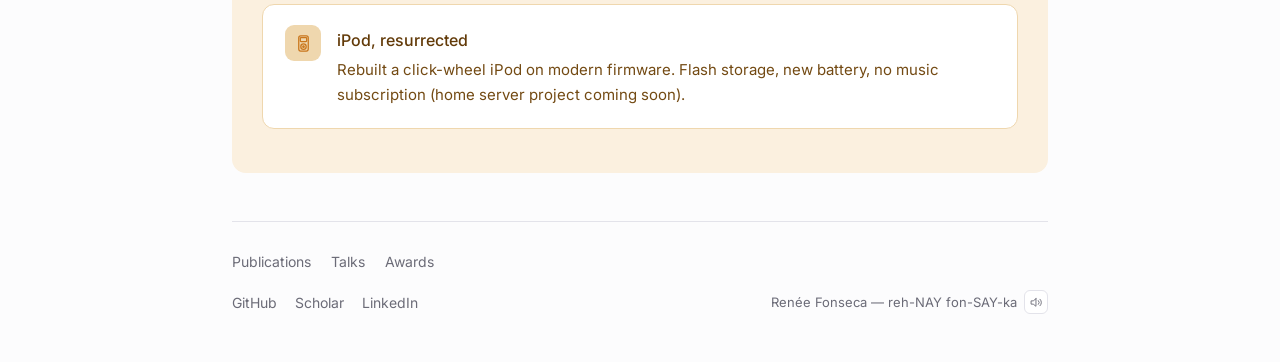
==== commit 705abd5b: "update text" ====
--- a/site/index.html
+++ b/site/index.html
@@ -63,7 +63,7 @@
       <div class="portrait"><img src="img/renee.jpg" alt="Renée Fonseca, Human Genetics PhD candidate at the University of Chicago" width="660" height="880"></div>
       <div>
         <h1>Genetic predictions don't travel well. I work on why and build solutions for it.</h1>
-        <p>I develop statistical methods that make genetic predictions more accurate across groups, populations, and datasets — integrating contexts like sex, age, and treatment status, and modeling population structure to ensure statistically robust results. Human Genetics PhD candidate in the Dahl lab at the University of Chicago, Ford Foundation fellow, and before that a Fulbright researcher in Cali, Colombia.</p>
+        <p>I develop statistical methods that make genetic predictions more accurate across groups, populations, and datasets — integrating contexts like sex, age, and treatment status, and modeling population structure to ensure statistically robust results. Human Genetics PhD candidate in the Dahl lab at the University of Chicago, Ford Foundation fellow, and previously, a Fulbright researcher in Cali, Colombia.</p>
         <div class="actions">
           <a class="btn solid" href="#lab">See the research</a>
           <a class="btn" href="cv/FonsecaReneeCV2026.pdf">CV</a>
@@ -83,7 +83,7 @@
 
 <section id="lab">
   <h2>In the lab</h2>
-  <p class="lede measure">Genetic predictions are trained in one setting and applied in another — a different sex, a different age group, a different population, a different biobank — and they lose accuracy at every one of those boundaries. I build methods that make predictions hold up better across those moves and think about where more representative data is the only real fix.</p>
+  <p class="lede measure">Genetic predictions are trained in one setting and applied in another — a different sex, a different age group, a different population, a different biobank — and they lose accuracy at every one of those boundaries. I build methods that maintain predictive accuracy across those moves and think about how to build and leverage more representative datasets.</p>
 
   <p class="group">Methods</p>
   <div class="cards">
@@ -105,7 +105,7 @@
       <div class="dot"><svg viewBox="0 0 24 24"><rect x="2.5" y="8" width="19" height="8" rx="1.6"/><path d="M7 8v3M12 8v4M17 8v3"/></svg></div>
       <div>
         <h3>Phenotype scale in G×E tests</h3>
-        <p>Contributed source code and analysis to <a href="https://doi.org/10.64898/2026.01.20.694695">work</a> led by Manuela Costantino showing that gene–environment signals can appear or vanish depending on how a trait is measured. A caution for anyone reading interaction results, including my own (see how we accounted for scale <a href="https://doi.org/10.64898/2026.08.26.746823">here</a>).</p>
+        <p>Contributed source code and analysis to <a href="https://doi.org/10.64898/2026.01.20.694695">work</a> showing that gene–environment signals can appear or vanish depending on how a trait is measured. A caution for anyone reading interaction results, including my own (see how we accounted for scale <a href="https://doi.org/10.64898/2026.08.26.746823">here</a>).</p>
       </div>
     </div>
   </div>
